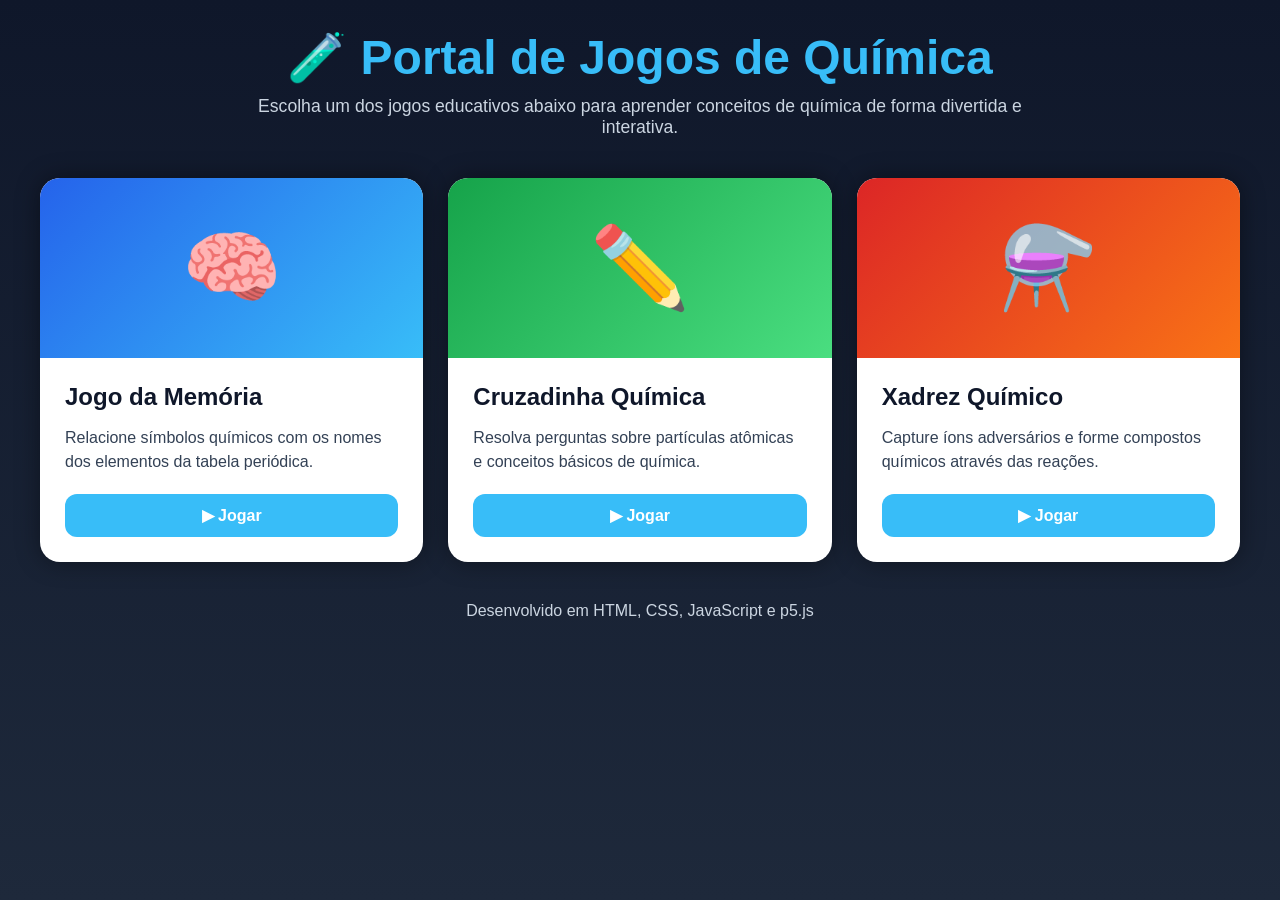
==== index.html @ 2517a24e "1" ====
<!DOCTYPE html>
<html lang="pt-BR">

<head>
  <meta charset="UTF-8">
  <meta name="viewport" content="width=device-width, initial-scale=1.0">

  <title>Portal de Jogos de Química</title>

  <style>

    *{
      margin:0;
      padding:0;
      box-sizing:border-box;
    }

    body{

      font-family: Arial, sans-serif;

      min-height:100vh;

      background: linear-gradient(to bottom, #0f172a, #1e293b);

      color:white;

      display:flex;

      flex-direction:column;

      align-items:center;

      padding:30px;
    }

    h1{

      font-size:3rem;

      margin-bottom:10px;

      color:#38bdf8;

      text-align:center;
    }

    .descricao{

      text-align:center;

      max-width:800px;

      margin-bottom:40px;

      color:#cbd5e1;

      font-size:1.1rem;
    }

    .container{

      display:grid;

      grid-template-columns: repeat(auto-fit, minmax(300px, 1fr));

      gap:25px;

      width:100%;

      max-width:1200px;
    }

    .card{

      background:white;

      border-radius:20px;

      overflow:hidden;

      box-shadow:0 0 25px rgba(0,0,0,0.4);

      transition:0.3s;

      display:flex;

      flex-direction:column;
    }

    .card:hover{

      transform:translateY(-8px);
    }

    .topo{

      height:180px;

      display:flex;

      align-items:center;

      justify-content:center;

      font-size:5rem;

      color:white;
    }

    .memoria{
      background:linear-gradient(135deg,#2563eb,#38bdf8);
    }

    .cruzadinha{
      background:linear-gradient(135deg,#16a34a,#4ade80);
    }

    .xadrez{
      background:linear-gradient(135deg,#dc2626,#f97316);
    }

    .conteudo{

      padding:25px;

      flex:1;

      display:flex;

      flex-direction:column;
    }

    .conteudo h2{

      color:#0f172a;

      margin-bottom:15px;
    }

    .conteudo p{

      color:#334155;

      line-height:1.5;

      flex:1;
    }

    .botao{

      margin-top:20px;

      text-decoration:none;

      background:#38bdf8;

      color:white;

      text-align:center;

      padding:12px;

      border-radius:12px;

      transition:0.3s;

      font-weight:bold;
    }

    .botao:hover{

      background:#0284c7;
    }

    footer{

      margin-top:40px;

      color:#cbd5e1;

      text-align:center;
    }

  </style>
</head>

<body>

  <h1>🧪 Portal de Jogos de Química</h1>

  <p class="descricao">
    Escolha um dos jogos educativos abaixo para aprender conceitos de química de forma divertida e interativa.
  </p>

  <div class="container">

    <!-- Jogo da Memória -->
    <div class="card">

      <div class="topo memoria">
        🧠
      </div>

      <div class="conteudo">

        <h2>Jogo da Memória</h2>

        <p>
          Relacione símbolos químicos com os nomes dos elementos da tabela periódica.
        </p>

        <a href="memoria/index.html" class="botao">
          ▶ Jogar
        </a>

      </div>

    </div>

    <!-- Cruzadinha -->
    <div class="card">

      <div class="topo cruzadinha">
        ✏️
      </div>

      <div class="conteudo">

        <h2>Cruzadinha Química</h2>

        <p>
          Resolva perguntas sobre partículas atômicas e conceitos básicos de química.
        </p>

        <a href="cruzadinha/index.html" class="botao">
          ▶ Jogar
        </a>

      </div>

    </div>

    <!-- Xadrez Químico -->
    <div class="card">

      <div class="topo xadrez">
        ⚗️
      </div>

      <div class="conteudo">

        <h2>Xadrez Químico</h2>

        <p>
          Capture íons adversários e forme compostos químicos através das reações.
        </p>

        <a href="xadrez/index.html" class="botao">
          ▶ Jogar
        </a>

      </div>

    </div>

  </div>

  <footer>
    Desenvolvido em HTML, CSS, JavaScript e p5.js
  </footer>

</body>

</html>
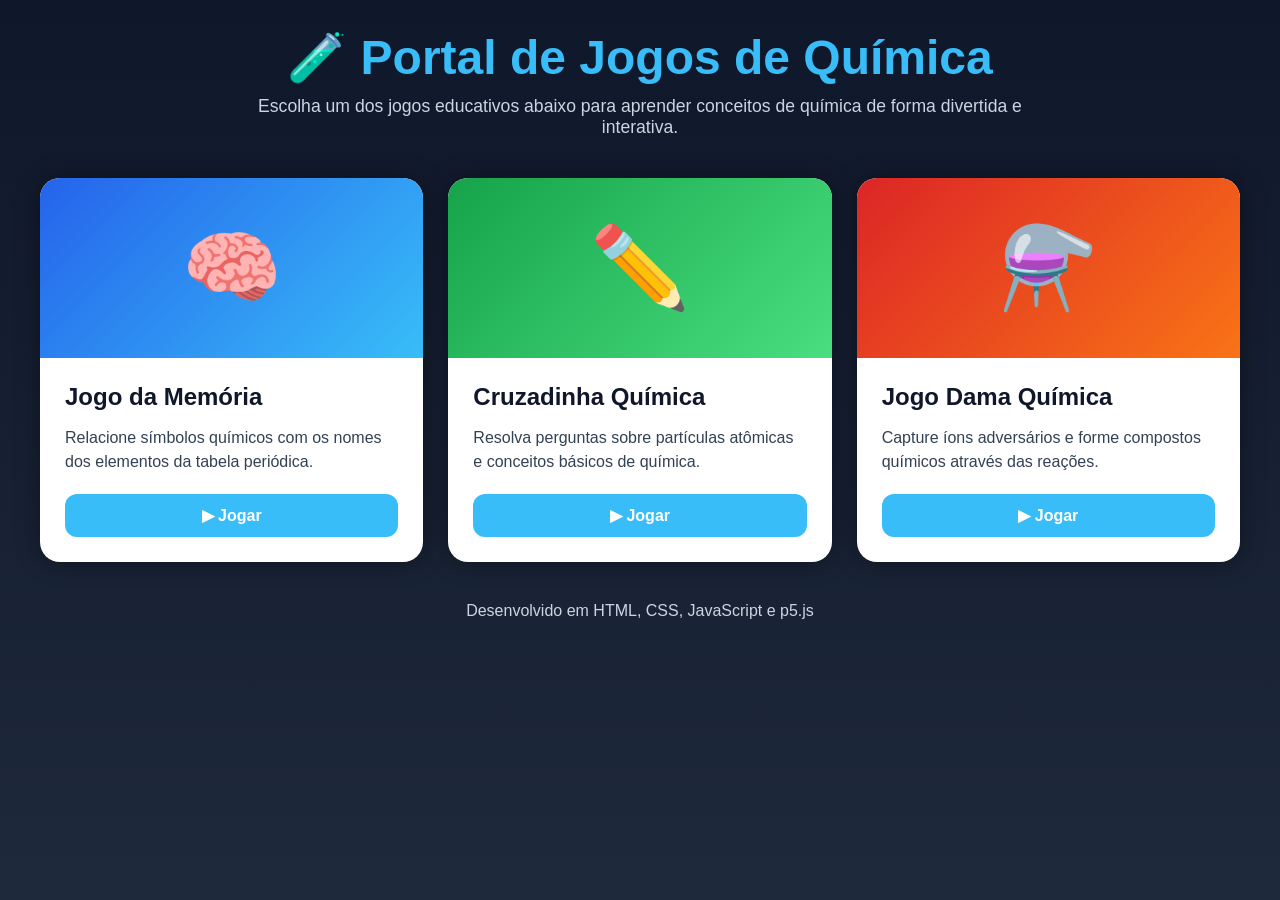
==== commit 5df3a7ec: "3" ====
--- a/index.html
+++ b/index.html
@@ -210,7 +210,7 @@
           Relacione símbolos químicos com os nomes dos elementos da tabela periódica.
         </p>
 
-        <a href="memoria/index.html" class="botao">
+        <a href="mem.html" class="botao">
           ▶ Jogar
         </a>
 
@@ -233,7 +233,7 @@
           Resolva perguntas sobre partículas atômicas e conceitos básicos de química.
         </p>
 
-        <a href="cruzadinha/index.html" class="botao">
+        <a href="palavra.html" class="botao">
           ▶ Jogar
         </a>
 
@@ -250,13 +250,13 @@
 
       <div class="conteudo">
 
-        <h2>Xadrez Químico</h2>
+        <h2>Jogo Dama Química</h2>
 
         <p>
           Capture íons adversários e forme compostos químicos através das reações.
         </p>
 
-        <a href="xadrez/index.html" class="botao">
+        <a href="xadrez.html" class="botao">
           ▶ Jogar
         </a>
 
